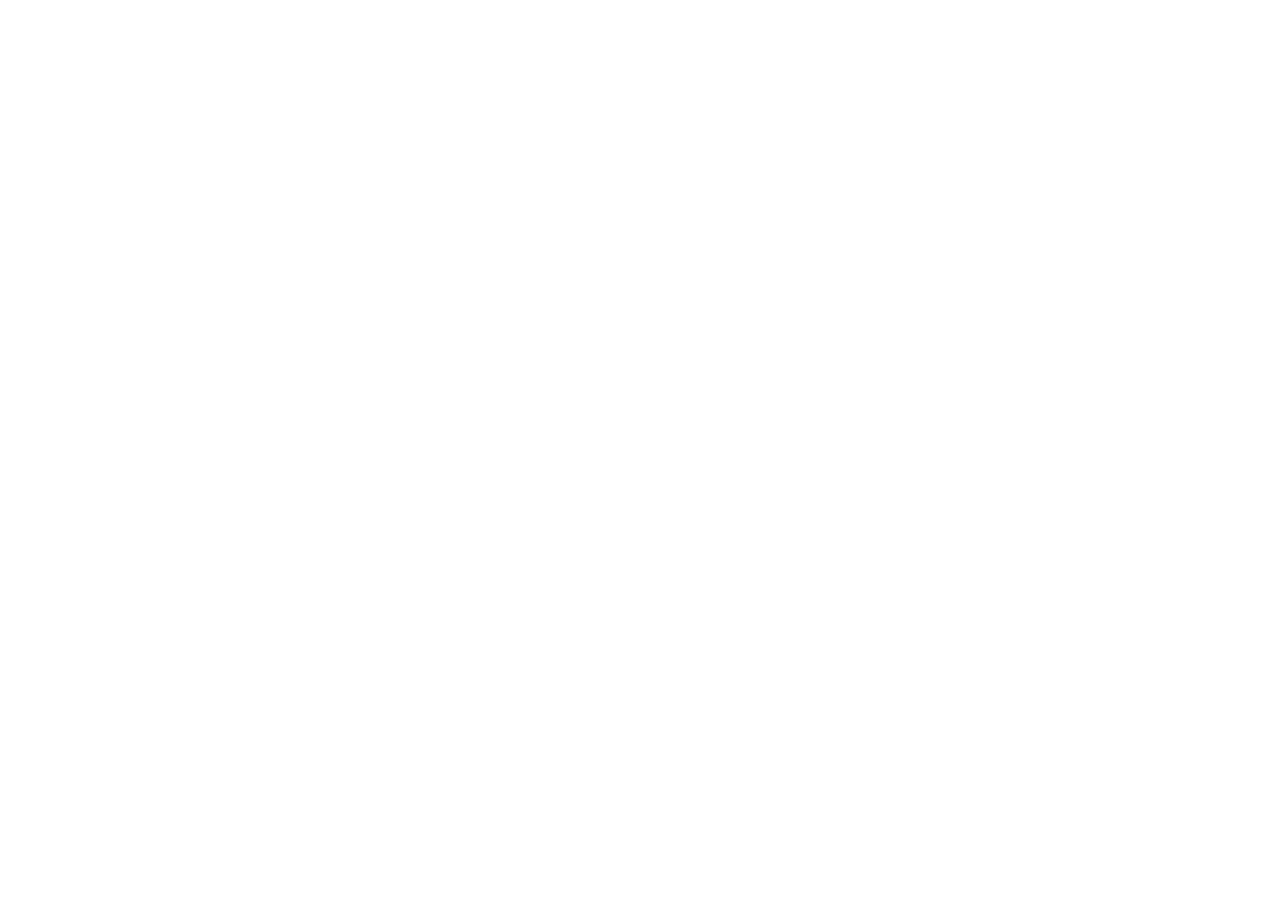
==== about.html @ 8bfb4a38 "Starting - Updated" ====
<!DOCTYPE html>
<html lang="en">
<head>
    <meta charset="UTF-8">
    <meta http-equiv="X-UA-Compatible" content="IE=edge">
    <meta name="viewport" content="width=device-width, initial-scale=1.0">
    <link rel="stylesheet" href="style.css">
    <link rel="preconnect" href="https://fonts.googleapis.com">
    <link rel="preconnect" href="https://fonts.gstatic.com" crossorigin>
    <link href="https://fonts.googleapis.com/css2?family=Cardo:wght@400;700&display=swap" rel="stylesheet">
    <title>Bonz.ai - About</title>
</head>
<body>
    
</body>
</html>
---- style.css ----
:root {
    
}

* {
    box-sizing: border-box;
    margin: 0;
    padding: 0;
}
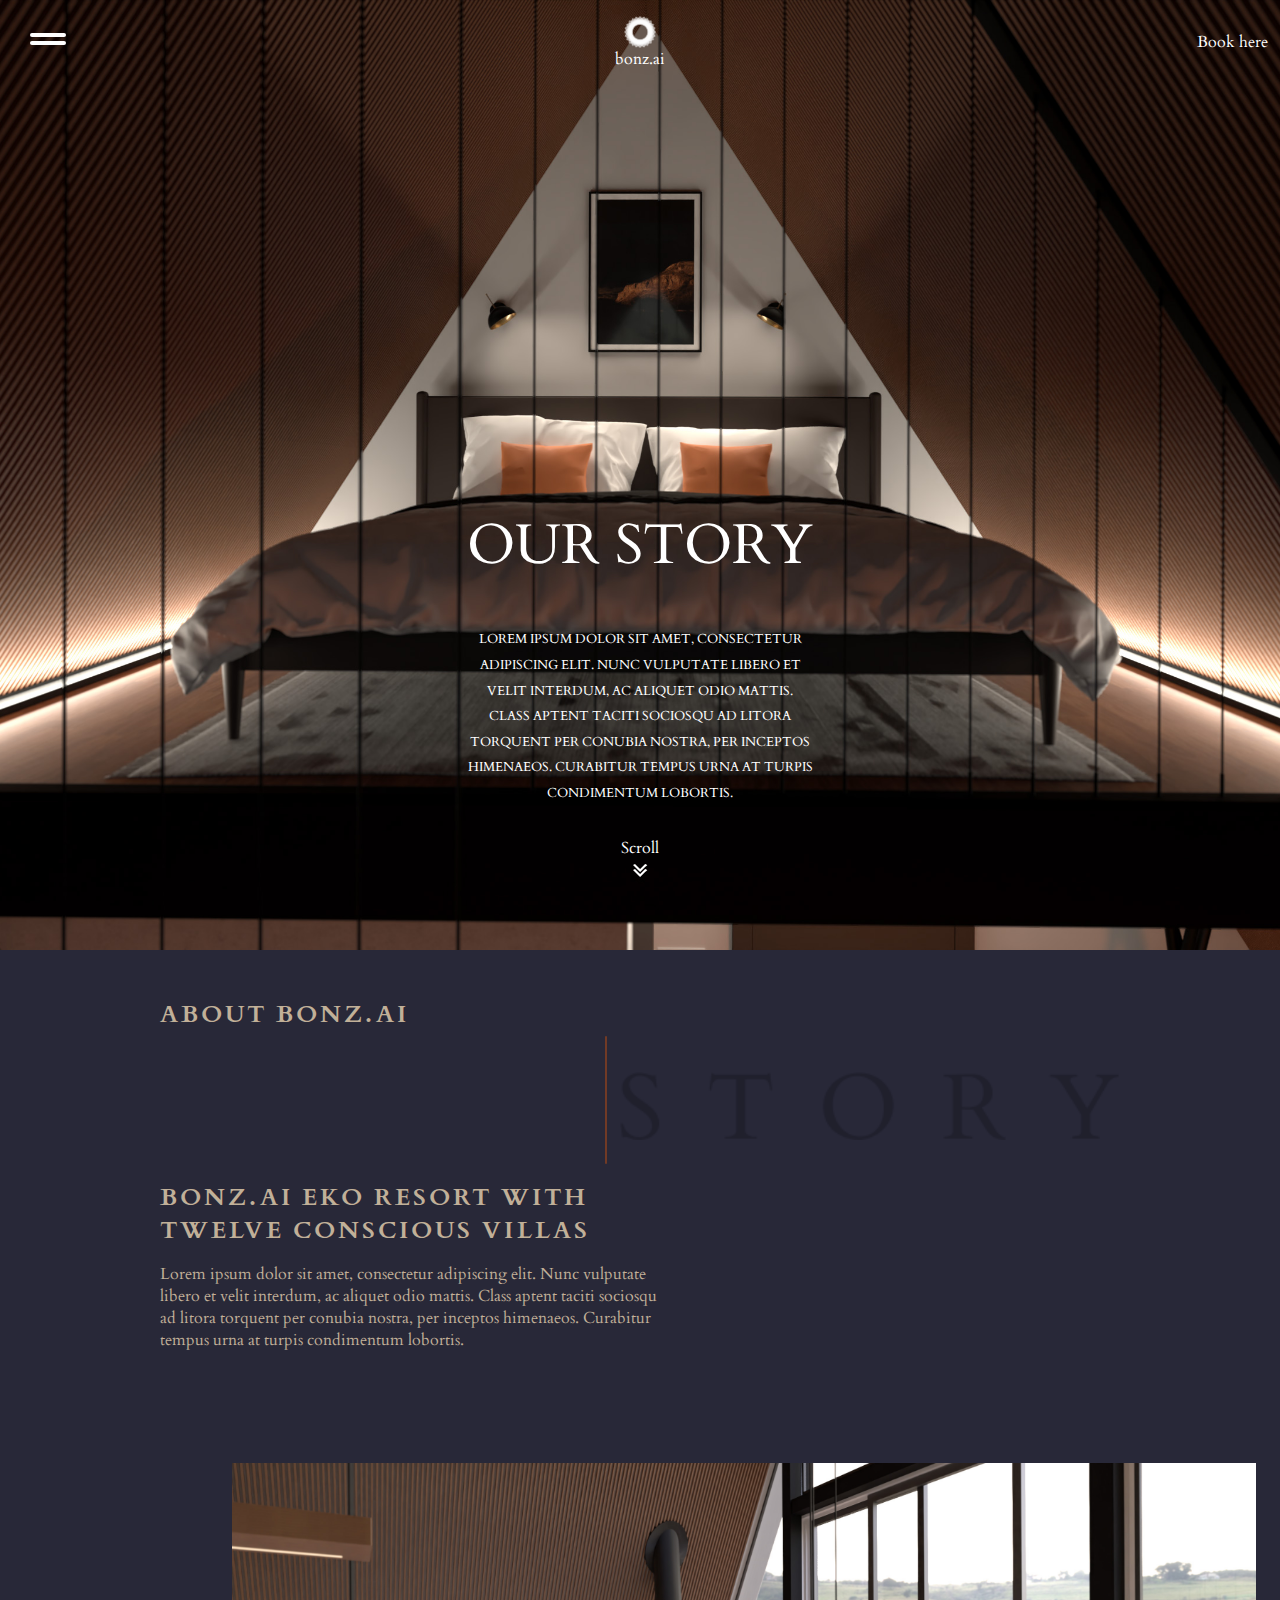
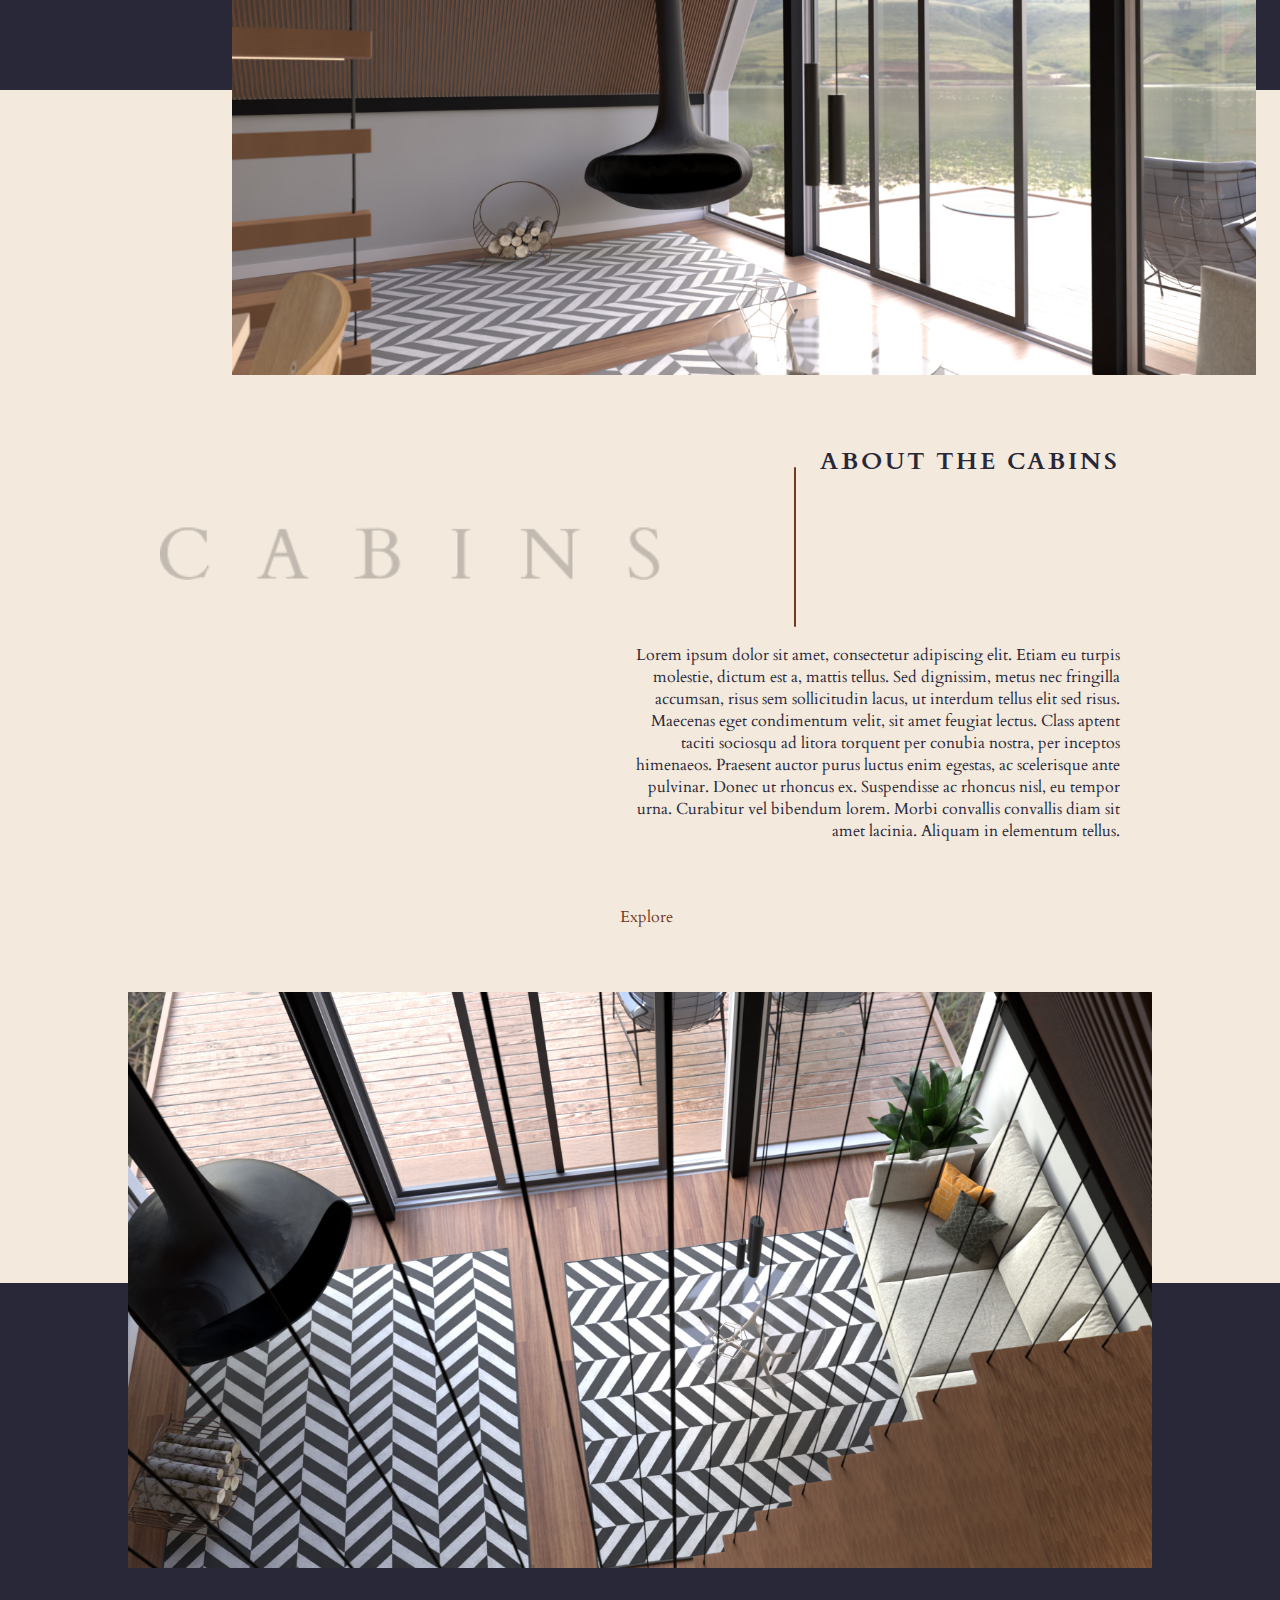
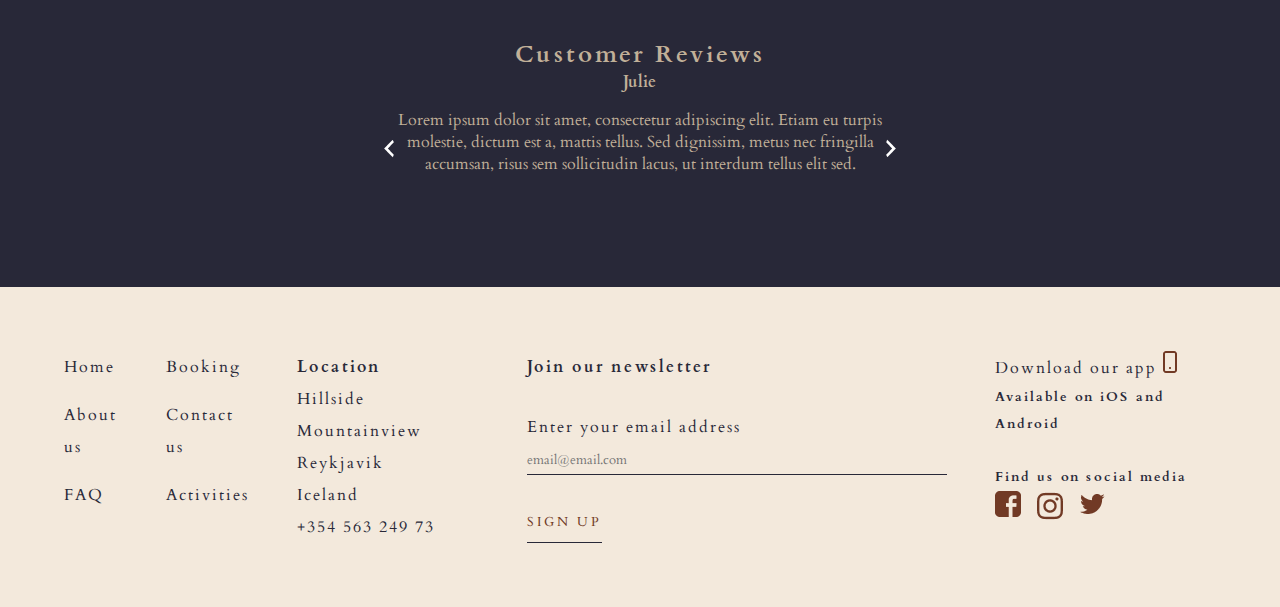
==== commit 68702bce: "Updated" ====
--- a/about.html
+++ b/about.html
@@ -7,10 +7,133 @@
     <link rel="stylesheet" href="style.css">
     <link rel="preconnect" href="https://fonts.googleapis.com">
     <link rel="preconnect" href="https://fonts.gstatic.com" crossorigin>
-    <link href="https://fonts.googleapis.com/css2?family=Cardo:wght@400;700&display=swap" rel="stylesheet">
+    <link href="https://fonts.googleapis.com/css2?family=Cardo:wght@100;200;300;400;700&display=swap" rel="stylesheet">
     <title>Bonz.ai - About</title>
 </head>
 <body>
-    
+    <div class="about-wrapper">
+        <nav class="navigation" aria-expanded="false">
+            <ul>
+                <li class="navigation__item"><a href="/index.html">Home</a></li>
+                <li class="navigation__item"><a href="/booking.html">Booking</a></li>
+                <li class="navigation__item"><a href="/about.html">About us</a></li>
+                <li class="navigation__item"><a href="#">Contact us</a></li>
+                <li class="navigation__item"><a href="#">FAQ</a></li>
+            </ul>
+        </nav>
+        <header class="header">
+            <button class="toggle" aria-expanded="false">
+                <svg stroke="var(--button-color)" class="hamburger" viewBox="0 0 100 100" width="250">
+                    <line class="line top" x1="90" x2="10" y1="40" y2="40" stroke-width="10" stroke-linecap="round" stroke-dasharray="80" stroke-dashoffset="0">
+                    </line>
+                    <line class="line bottom" x1="10" x2="90" y1="60" y2="60" stroke-width="10" stroke-linecap="round" stroke-dasharray="80" stroke-dashoffset="0">
+                    </line>
+                </svg>
+            </button>
+            <figure class="header__figure">
+                <a href="/index.html">
+                    <img src="/images/logo/bonz.ai-logo-white-symbol.png" alt="" class="header__figure--logo">
+                    <figcaption class="header__figure--caption">bonz.ai</figcaption>
+                </a>
+            </figure>
+            <button class="header__button">
+                <a href="/booking.html">Book here</a>
+            </button>
+        </header>
+
+        <article class="main about">
+            <h1 class="main__headline">Our story</h1>
+            <p class="main__subtitle">Lorem ipsum dolor sit amet, consectetur adipiscing elit. Nunc vulputate libero et velit interdum, ac aliquet odio mattis. Class aptent taciti sociosqu ad litora torquent per conubia nostra, per inceptos himenaeos. Curabitur tempus urna at turpis condimentum lobortis.</p>
+            <figure class="main__scroll">
+                <figcaption class="main__scroll--caption">Scroll</figcaption>
+                <img src="/images/arrowScroll.png" alt="">
+            </figure>
+        </article>
+    </div>
+
+    <main class="info">
+        <section class="info__block bg-blue">
+            <h2 class="info__block--heading text-creme">ABOUT BONZ.AI</h2>
+            <div class="info__block--sep left"></div>
+            <h2 class="info__block--heading text-creme">BONZ.AI EKO RESORT WITH TWELVE CONSCIOUS VILLAS</h2>
+            <p class="info__block--text text-creme">Lorem ipsum dolor sit amet, consectetur adipiscing elit. Nunc vulputate libero et velit interdum, ac aliquet odio mattis. Class aptent taciti sociosqu ad litora torquent per conubia nostra, per inceptos himenaeos. Curabitur tempus urna at turpis condimentum lobortis.</p>
+        </section>
+        <figure class="info__block--figure">
+            <img src="/images/about_second.jpg" alt="...">
+        </figure>
+        <section class="info__block bg-creme">
+            <h2 class="info__block--heading text-blue">ABOUT THE CABINS</h2>
+            <div class="info__block--sep right"></div>
+            <p class="info__block--text text-blue">Lorem ipsum dolor sit amet, consectetur adipiscing elit. Etiam eu turpis molestie, dictum est a, mattis tellus. Sed dignissim, metus nec fringilla accumsan, risus sem sollicitudin lacus, ut interdum tellus elit sed risus. Maecenas eget condimentum velit, sit amet feugiat lectus. Class aptent taciti sociosqu ad litora torquent per conubia nostra, per inceptos himenaeos. Praesent auctor purus luctus enim egestas, ac scelerisque ante pulvinar. Donec ut rhoncus ex. Suspendisse ac rhoncus nisl, eu tempor urna. Curabitur vel bibendum lorem. Morbi convallis convallis diam sit amet lacinia. Aliquam in elementum tellus.
+            </p>
+            <article class="info__block--link">
+                <a href="#">Explore</a>
+            </article>
+        </section>
+        <figure class="info__block--figure">
+            <img src="/images/about_room1.jpg" alt="...">
+        </figure>
+        <section class="info__block bg-blue">
+            <h2 class="info__block--heading text-creme">Customer Reviews</h2>
+            <h4 class="info__block--subtitle text-creme">Julie</h4>
+            <p class="info__block--text text-creme">Lorem ipsum dolor sit amet, consectetur adipiscing elit. Etiam eu turpis molestie, dictum est a, mattis tellus. Sed dignissim, metus nec fringilla accumsan, risus sem sollicitudin lacus, ut interdum tellus elit sed.</p>
+        </section>
+    </main>
+    <footer class="footer bg-creme">
+        <section class="footer__nav">
+            <ul class="footer__nav--items">
+                <li class="footer__nav--item"><a href="/index.html">Home</a></li>
+                <li class="footer__nav--item"><a href="/about.html">About us</a></li>
+                <li class="footer__nav--item"><a href="#">FAQ</a></li>
+            </ul>
+            <ul class="footer__nav--items">
+                <li class="footer__nav--item"><a href="/booking.html">Booking</a></li>
+                <li class="footer__nav--item"><a href="#">Contact us</a></li>
+                <li class="footer__nav--item"><a href="#">Activities</a></li>
+            </ul>
+        </section>
+        <section class="footer__address">
+            <h4 class="footer__address--headline">Location</h4>
+            <p class="footer__address--info">Hillside Mountainview<br>
+            Reykjavik<br>
+            Iceland<br>
+            +354 563 249 73
+            </p>
+        </section>
+        <section class="footer__sign-up">
+            <h4>Join our newsletter</h4>
+            <form class="footer__sign-up--form">
+                <label for="newsletter">Enter your email address</label>
+                <input type="email" name="" id="newsletter" placeholder="email@email.com">
+            </form>
+            <button class="footer__sign-up--button">Sign up</button>
+        </section>
+        <section class="footer__social">
+            <article class="footer__social--app">
+                <a href="#">Download our app <img src="/images/Phone.png" alt=""></a>
+                
+                <h5>Available on iOS and Android</h5>
+            </article>
+            <article class="footer__social--links">
+                <h5>Find us on social media</h5>
+                <ul>
+                    <li class="footer__social--link">
+                        <a href="#"><img src="/images/facebook-icon.png" alt=""></a>
+                    </li>
+                    <li class="footer__social--link">
+                        <a href="#"><img src="/images/instagram-icon.png" alt=""></a>
+                    </li>
+                    <li class="footer__social--link">
+                        <a href="#"><img src="/images/twitter-icon.png" alt=""></a>
+                    </li>
+                </ul>
+            </article>
+        </section>
+    </footer>
+
+
+
+
+    <script src="script.js"></script>
 </body>
 </html>--- a/style.css
+++ b/style.css
@@ -1,9 +1,581 @@
 :root {
-    
-}
-
-* {
+    --bg-primary: #282838;
+    --bg-secondary: #F3E9DC;
+    --bg-accent: #713A25;
+
+    --clr-primary: #000000;
+    --clr-secondary: #ffffff;
+    --clr-accent: #C1B098;
+    --clr-shadow: rgba(0, 0, 0, 0.2);
+
+    --fs-100: .875rem;
+    --fs-200: 1rem;
+    --fs-300: 1.5rem;
+    --fs-400: 2rem;
+
+    --padding-50: .5em;
+    --padding-100: 1em;
+    --padding-200: 2em;
+    --padding-300: 3em;
+    --padding-400: 4em;
+    --padding-500: 5em;
+}
+
+*,
+*::before,
+*::after {
     box-sizing: border-box;
+    font-family: 'Cardo', sans-serif;
     margin: 0;
     padding: 0;
-}
+
+    scroll-behavior: smooth;
+}
+body {
+    position: relative;
+}
+
+/* General styling */
+
+main {
+    display: grid;
+    grid-template-columns: 100%;
+}
+main > * {
+    padding: var(--padding-100) calc(var(--padding-100) * 1.5);
+}
+a {
+    text-decoration: none;
+    color: var(--clr-secondary);
+    font-size: var(--fs-200);
+    cursor: pointer;
+}
+ul {
+    list-style: none;
+}
+button {
+    cursor: pointer;
+}
+.text-blue {
+    color: var(--bg-primary);
+}
+.text-creme {
+    color: var(--clr-accent);
+}
+.bg-blue {
+    background-color: var(--bg-primary);
+}
+.bg-creme {
+    background-color: var(--bg-secondary);
+}
+
+/* Header */
+
+.header {
+    padding: var(--padding-100) var(--padding-50);
+    display: flex;
+    justify-content: space-between;
+    align-items: center;
+}
+.header > * {
+    min-width: 80px;
+}
+.header__figure {
+    margin: 0;
+    line-height: 1;
+    text-align: center;
+}
+.header__figure--logo {
+    max-width: 2em;
+}
+.header__figure--caption {
+    color: var(--clr-secondary);
+    font-size: var(--fs-200);
+}
+.header__button {
+    background: transparent;
+    border: none;
+}
+
+/* Hamburger__animation */
+
+.toggle {
+    --button-color: var(--clr-secondary);
+    background: transparent;
+    border:none;
+    cursor: pointer;
+}
+.toggle svg {
+    max-width: 3em;
+}
+
+.toggle[data-state="closed"] :is(.top, .bottom) {
+    animation: to-open-icon 1s forwards;
+}
+
+.toggle[data-state="opened"] :is(.top, .bottom) {
+    animation: to-close-icon 1s forwards;
+}
+.toggle .hamburger {
+    transition: rotate 800ms 100ms;
+}
+.toggle[data-state="opened"] .hamburger {
+    rotate: 1turn;
+}
+
+.toggle .line.top {
+    --rotation: -45deg;
+    transform-origin: 65px 45px;
+}
+.toggle .line.bottom {
+    --rotation: 45deg;
+    transform-origin: 60px 55px;
+}
+
+@keyframes to-close-icon {
+    0% {
+        stroke-dashoffset: 0;
+    }
+    40% {
+        stroke-dashoffset: 79.9;
+    }
+    60% {
+        stroke-dashoffset: 79.9;
+        rotate: calc(var(--rotation));
+    }
+    100% {
+        stroke-dashoffset: 0;
+        rotate: var(--rotation);
+    }
+}
+@keyframes to-open-icon {
+    0% {
+        stroke-dashoffset: 0;
+        rotate: var(--rotation);
+    }
+    40% {
+        stroke-dashoffset: 79.9;
+        rotate: var(--rotation);
+    }
+    60% {
+        stroke-dashoffset: 79.9;
+    }
+    100% {
+        stroke-dashoffset: 0;
+    }
+}
+
+/* Overlay Nav */
+
+.navigation {
+    position: absolute;
+    top: 0;
+    left: 0;
+    height: 100vh;
+    width: 100vw;
+    display: grid;
+    place-items: center;
+    background-color: var(--bg-primary);
+    transform: translateX(-100vw);
+    transition: all 1s ease-in-out;
+    opacity: 0;
+}
+.navigation[aria-expanded='true'] {
+    transform: translateX(0);
+    opacity: 1;
+}
+.navigation ul {
+    width: 80vw;
+    line-height: 3;
+    position: relative;
+    color: var(--clr-accent);
+    background-image: url(/images/M\ E\ N\ U.png);
+    background-repeat: no-repeat;
+    background-position: center;
+    background-size: contain;
+    text-align: center;
+}
+.navigation .navigation__item a {
+    color: var(--clr-accent);
+}
+
+.home-wrapper,
+.about-wrapper,
+.booking-wrapper {
+    min-height: 100vh;
+    min-width: 100vw;
+    max-height: 950px;
+    background-repeat: no-repeat;
+    background-size: cover;
+}
+.home-wrapper {
+    background-image: url(/images/home.jpg);
+    background-position: 85%;
+}
+.about-wrapper {
+    background-image: url(/images/about_header.jpg);
+    background-position: 50%;
+}
+.booking-wrapper {
+    background-image: url(/images/booking_header.jpg);
+    background-position: 40%;
+}
+
+.main {
+    height: 100vh;
+    max-width: 400px;
+    margin: 0 auto;
+    display: flex;
+    flex-direction: column;
+    justify-content: center;
+    align-items: center;
+    line-height: 2;
+    flex-wrap: wrap;
+}
+
+.main :is(.main__headline, .main__subtitle) {
+    color: var(--clr-secondary);
+    text-transform: uppercase;
+    margin: 0;
+}
+.main__headline {
+    font-size: clamp(1.5rem, 1.5rem, 4rem);
+}
+.main__subtitle {
+    font-size: .8rem;
+}
+
+/* About page */
+
+.main.about {
+    margin-top: calc(var(--padding-500) * 2);
+}
+.main.about h1 {
+    font-size: 3.5rem !important;
+    font-weight: 100;
+}
+.main.about p {
+    padding: var(--padding-200);
+}
+.main .main__scroll,
+.main.about p,
+.info__block:last-of-type {
+    text-align: center;
+}
+.main .main__scroll--caption {
+    font-size: var(--fs-200);
+    color: var(--clr-secondary);
+}
+.info__block {
+    position: relative;
+}
+.info__block:nth-of-type(2) {
+    text-align: right;
+}
+.info__block:last-of-type::before {
+    content: url(/images/arrowSliderPrev.png);
+    position: absolute;
+    top: 50%;
+    left: 2%;
+}
+.info__block:last-of-type::after {
+    content: url(/images/arrowSliderNext.png);
+    position: absolute;
+    top: 50%;
+    right: 2%;
+}
+.info__block--sep {
+    min-height: 150px;
+    position: relative;
+}
+.info__block--sep.left,
+.info__block--sep.right {
+    background-repeat: no-repeat;
+    background-size: contain;
+    background-position: center;
+}
+.info__block--sep.left {
+    background-image: url(/images/STORY.png);
+    margin-left: var(--padding-200);
+}
+.info__block--sep.right {
+    background-image: url(/images/CABINS.png);
+    margin-right: var(--padding-500);
+}
+.info__block--sep::before {
+    content: '';
+    position: absolute;
+    top: 45%;
+    right: 90%;
+    width: 8em;
+    height: 2px;
+    border-radius: 10px;
+    rotate: 90deg;
+    background-color: var(--bg-accent);
+}
+.info__block--sep.right::before {
+    right: -43%;
+    width: calc(var(--padding-500) * 2);
+}
+.info__block--text {
+    padding: var(--padding-100) 0 var(--padding-400) 0;
+}
+.info__block--figure {
+    width: 100%;
+    height: max-content;
+}
+.info__block--figure:first-of-type {
+    background-image: linear-gradient(#282838 50%, #F3E9DC 50%);
+    margin-top: -5em;
+    text-align: right;
+}
+.info__block--figure:last-of-type {
+    background-image: linear-gradient(#F3E9DC 50%, #282838 50%);
+    text-align: center;
+}
+.info__block--figure img {
+    width: 80vw;
+}
+.info__block--heading {
+    letter-spacing: 3px;
+}
+.info__block--link {
+    text-align: left;
+}
+.info__block--link a {
+    color: var(--bg-accent);
+}
+
+/* Booking page */
+.main.booking,
+.booking__form--inputs,
+.booking__form--input {
+    text-align: center;
+}
+.main.booking h1 {
+    font-size: clamp(1.5rem, 2rem, 4rem);
+}
+
+main.booking {
+    display: grid;
+    grid-template-columns: 100%;
+    padding: var(--padding-200) 0;
+    gap: var(--padding-200);
+}
+.booking__forms {
+    display: grid;
+    gap: var(--padding-100);
+    padding: 0 var(--padding-300);
+}
+.booking__form,
+.booking__room-top {
+    display: grid;
+    grid-template-columns: 1fr 1fr;
+    gap: var(--padding-100);
+}
+.booking__form--inputs > * {
+    max-width: 100px;
+}
+.booking__form--input {
+    background: transparent;
+    border: none;
+}
+.booking__form--inputs.choice article {
+    display: flex;
+    justify-content: space-between;
+    align-items: center;
+}
+.booking__form--inputs.choice article::before {
+    content: '\2212';
+}
+.booking__form--inputs.choice article::after {
+    content: '\208A';
+}
+.booking__form--inputs.choice input {
+    max-width: 50px;
+}
+.button {
+    background-color: var(--bg-accent);
+    border: none;
+    border-radius: 6px;
+    color: var(--clr-secondary);
+    padding: var(--padding-50) 0;
+    font-size: var(--fs-200);
+}
+.booking__rooms {
+    display: none;
+    gap: 5em;
+}
+.booking__room {
+    display: grid;
+    grid-template-columns: 100%;
+    gap: var(--padding-100);
+}
+.booking__room-top--image {
+    width: 12em;
+}
+.booking__room-top--info {
+    text-align: right;
+    display: flex;
+    flex-direction: column;
+    align-items: flex-end;
+    gap: var(--padding-100);
+}
+.booking__room--button {
+    padding: .5em var(--padding-100);
+}
+.booking__room-bottom {
+    display: grid;
+    gap: var(--padding-100);
+}
+.booking__room-bottom--list {
+    display: flex;
+    gap: var(--padding-50);
+    justify-content: center;
+    align-items: baseline;
+    flex-wrap: wrap;
+}
+.booking__room-bottom--list:last-of-type {
+    list-style: disc;
+    gap: calc(var(--padding-100) * 1.5);
+}
+.booking__room-bottom--list:first-of-type li::before {
+    width: 10px;
+    height: 10px;
+    margin-right: 5px;
+    text-align: center;
+}
+.booking__room-bottom--list:first-of-type li:first-of-type::before {
+    content: url(/images/Person-icon.png);
+}
+.booking__room-bottom--list:first-of-type li:nth-of-type(2)::before {
+    content: url(/images/bed-icon.png);
+}
+.booking__room-bottom--list:first-of-type li:nth-of-type(3)::before {
+    content: url(/images/bath-icon.png);
+}
+
+/* Footer */
+
+.footer {
+    padding: var(--padding-100) var(--padding-300) var(--padding-400);
+    display: grid;
+    grid-template-columns: 100%;
+    gap: var(--padding-100);
+}
+.footer a {
+    color: var(--bg-primary);
+}
+.footer > * {
+    color: var(--bg-primary);
+    letter-spacing: 2px;
+}
+.footer.bg-blue a {
+    color: var(--clr-accent);
+}
+.footer.bg-blue > * {
+    color: var(--clr-accent);
+}
+.footer__nav {
+    display: flex;
+    justify-content: space-between;
+}
+.footer__nav--items {
+    display: flex;
+    flex-direction: column;
+    gap: var(--padding-100);
+}
+.footer__sign-up,
+.footer__social {
+    display: grid;
+    gap: var(--padding-100);
+}
+.footer__sign-up--form input,
+.footer__sign-up--button {
+    background: transparent;
+    border: none;
+    border-bottom: 1px solid var(--bg-primary);
+    line-height: 2;
+}
+.footer__sign-up--form input {
+    width: 100%;
+}
+.footer__sign-up--button {
+    width: fit-content;
+    text-transform: uppercase;
+    letter-spacing: 3px;
+    color: var(--bg-accent);
+}
+.footer.bg-blue :is(.footer__sign-up--form input, .footer__sign-up--button) {
+    border-bottom: 1px solid var(--clr-accent);
+}
+.footer__social--links ul {
+    display: flex;
+    gap: var(--padding-100);
+}
+
+@media (min-width: 1200px) {
+    main.info > *:not(.info__block--figure) {
+        padding: var(--padding-300) calc(var(--padding-500) * 2);
+    }
+    .info__block--sep {
+        max-width: 500px;
+    }
+    .info__block--sep.left,
+    .info__block:nth-of-type(2) > *:not(div) {
+        margin-left: auto;
+    }
+    .info__block > *:not(div) {
+        max-width: 500px;
+    }
+    .info__block:last-of-type > * {
+        margin: 0 auto;
+    }
+    .info__block:last-of-type::before {
+        left: 30%;
+    }
+    .info__block:last-of-type::after {
+        right: 30%;
+    }
+    main.booking {
+        gap: calc(var(--padding-500) * 2);
+    }
+    .main.booking {
+        max-width: 600px;
+    }
+    .booking__forms--button,
+    .booking__forms {
+        max-width: 50%;
+    }
+    .booking__forms {
+        margin: 0 auto;
+        place-content: center;
+    }
+    .booking__form {
+        grid-template-columns: repeat(4, 1fr);
+    }
+    .booking__room,
+    .footer {
+        display: flex;
+        justify-content: center;
+        gap: var(--padding-300);
+    }
+    .booking__room-top--info h4 {
+        margin-bottom: auto;
+        font-size: var(--fs-400);
+        font-weight: 100;
+    }
+    .booking__room-top--image {
+        width: 32em;
+    }
+    .booking__room-bottom--list:first-of-type {
+        flex-direction: column;
+    }
+    .footer {
+        padding: var(--padding-400);
+        line-height: 2;
+    }
+    .footer__nav {
+        gap: var(--padding-200);
+    }
+}